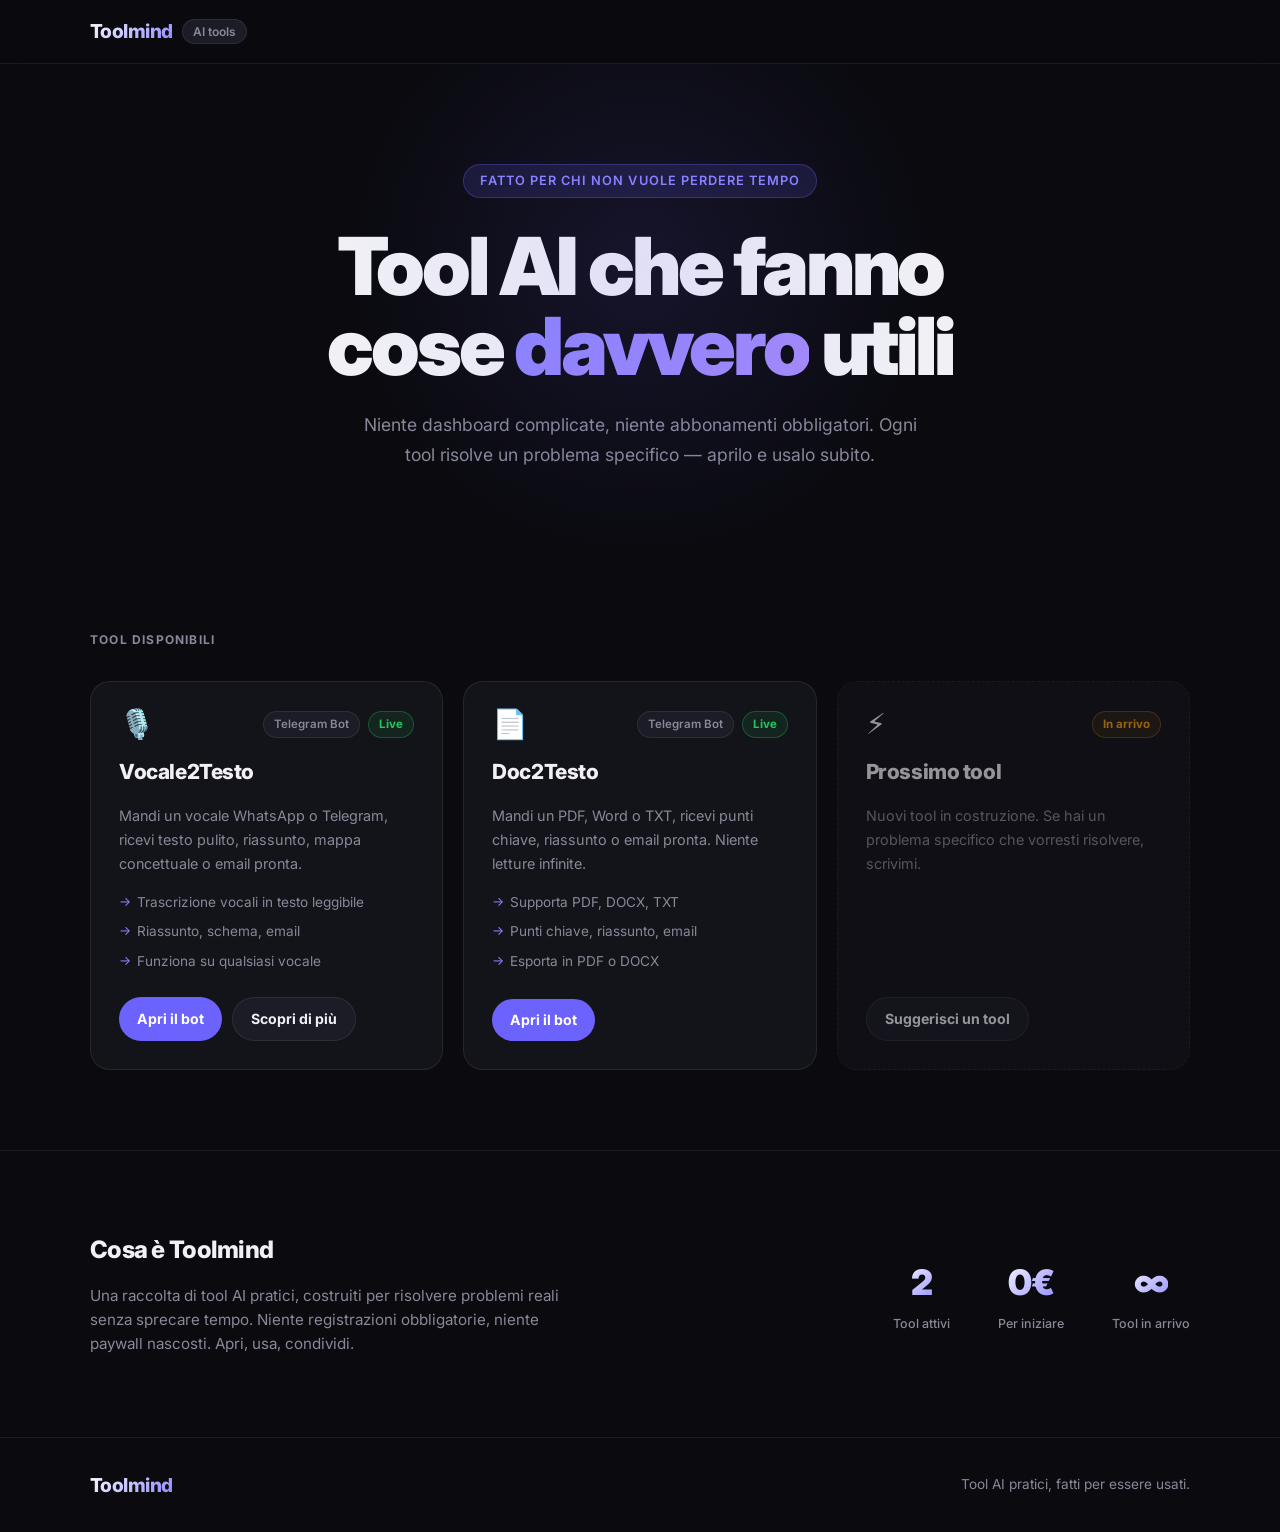
==== index.html @ 302a1972 "Initial commit: Toolmind hub landing page Co-Authored-By: Claude Sonnet 4.6 <noreply@anthropic.com>" ====
<!DOCTYPE html>
<html lang="it">
<head>
  <meta charset="UTF-8">
  <meta name="viewport" content="width=device-width, initial-scale=1.0">
  <title>Toolmind — AI tools che fanno cose utili</title>
  <meta name="description" content="Toolmind raccoglie tool AI pratici per trascrivere vocali, analizzare documenti e molto altro. Gratuiti, semplici, pronti da usare.">
  <link rel="preconnect" href="https://fonts.googleapis.com">
  <link rel="preconnect" href="https://fonts.gstatic.com" crossorigin>
  <link href="https://fonts.googleapis.com/css2?family=Inter:wght@400;500;600;700;800;900&display=swap" rel="stylesheet">
  <link rel="stylesheet" href="style.css">
</head>
<body>

  <header class="header">
    <div class="container header-inner">
      <span class="logo">Toolmind</span>
      <span class="logo-tag">AI tools</span>
    </div>
  </header>

  <section class="hero">
    <div class="container">
      <div class="hero-label">Fatto per chi non vuole perdere tempo</div>
      <h1>Tool AI che fanno<br>cose <em>davvero</em> utili</h1>
      <p class="hero-sub">Niente dashboard complicate, niente abbonamenti obbligatori. Ogni tool risolve un problema specifico — aprilo e usalo subito.</p>
    </div>
  </section>

  <section class="tools">
    <div class="container">
      <h2 class="section-title">Tool disponibili</h2>
      <div class="tools-grid">

        <article class="tool-card">
          <div class="tool-header">
            <div class="tool-icon">🎙️</div>
            <div class="tool-meta">
              <span class="tool-badge">Telegram Bot</span>
              <span class="tool-status live">Live</span>
            </div>
          </div>
          <h3>Vocale2Testo</h3>
          <p>Mandi un vocale WhatsApp o Telegram, ricevi testo pulito, riassunto, mappa concettuale o email pronta.</p>
          <ul class="tool-features">
            <li>Trascrizione vocali in testo leggibile</li>
            <li>Riassunto, schema, email</li>
            <li>Funziona su qualsiasi vocale</li>
          </ul>
          <div class="tool-actions">
            <a class="btn primary" href="https://t.me/davocaleatesto_bot" target="_blank">Apri il bot</a>
            <a class="btn ghost" href="https://vocale2testo.it" target="_blank">Scopri di più</a>
          </div>
        </article>

        <article class="tool-card">
          <div class="tool-header">
            <div class="tool-icon">📄</div>
            <div class="tool-meta">
              <span class="tool-badge">Telegram Bot</span>
              <span class="tool-status live">Live</span>
            </div>
          </div>
          <h3>Doc2Testo</h3>
          <p>Mandi un PDF, Word o TXT, ricevi punti chiave, riassunto o email pronta. Niente letture infinite.</p>
          <ul class="tool-features">
            <li>Supporta PDF, DOCX, TXT</li>
            <li>Punti chiave, riassunto, email</li>
            <li>Esporta in PDF o DOCX</li>
          </ul>
          <div class="tool-actions">
            <a class="btn primary" href="https://t.me/doc2testo_bot" target="_blank">Apri il bot</a>
          </div>
        </article>

        <article class="tool-card coming-soon">
          <div class="tool-header">
            <div class="tool-icon">⚡</div>
            <div class="tool-meta">
              <span class="tool-status soon">In arrivo</span>
            </div>
          </div>
          <h3>Prossimo tool</h3>
          <p>Nuovi tool in costruzione. Se hai un problema specifico che vorresti risolvere, scrivimi.</p>
          <div class="tool-actions">
            <a class="btn ghost" href="mailto:paolo.sem2000@gmail.com">Suggerisci un tool</a>
          </div>
        </article>

      </div>
    </div>
  </section>

  <section class="about">
    <div class="container about-inner">
      <div>
        <h2>Cosa è Toolmind</h2>
        <p>Una raccolta di tool AI pratici, costruiti per risolvere problemi reali senza sprecare tempo. Niente registrazioni obbligatorie, niente paywall nascosti. Apri, usa, condividi.</p>
      </div>
      <div class="about-stats">
        <div class="stat">
          <span class="stat-number">2</span>
          <span class="stat-label">Tool attivi</span>
        </div>
        <div class="stat">
          <span class="stat-number">0€</span>
          <span class="stat-label">Per iniziare</span>
        </div>
        <div class="stat">
          <span class="stat-number">∞</span>
          <span class="stat-label">Tool in arrivo</span>
        </div>
      </div>
    </div>
  </section>

  <footer class="footer">
    <div class="container footer-inner">
      <span class="logo">Toolmind</span>
      <span class="footer-copy">Tool AI pratici, fatti per essere usati.</span>
    </div>
  </footer>

</body>
</html>
---- style.css ----
:root {
  --bg: #0a0a0f;
  --surface: #13131a;
  --surface-2: #1c1c26;
  --border: rgba(255,255,255,0.08);
  --text: #f0f0f5;
  --muted: #888899;
  --accent: #6c63ff;
  --accent-light: #8b83ff;
  --accent-glow: rgba(108, 99, 255, 0.15);
  --live: #22c55e;
  --soon: #f59e0b;
}

* { box-sizing: border-box; margin: 0; padding: 0; }

body {
  font-family: Inter, system-ui, sans-serif;
  background: var(--bg);
  color: var(--text);
  line-height: 1.6;
}

.container {
  width: min(1100px, calc(100% - 40px));
  margin: 0 auto;
}

/* HEADER */
.header {
  position: sticky;
  top: 0;
  z-index: 10;
  background: rgba(10,10,15,0.85);
  backdrop-filter: blur(12px);
  border-bottom: 1px solid var(--border);
  padding: 16px 0;
}

.header-inner {
  display: flex;
  align-items: center;
  gap: 10px;
}

.logo {
  font-size: 1.2rem;
  font-weight: 800;
  letter-spacing: -0.03em;
  background: linear-gradient(135deg, #fff 0%, var(--accent-light) 100%);
  -webkit-background-clip: text;
  -webkit-text-fill-color: transparent;
  background-clip: text;
}

.logo-tag {
  font-size: 0.75rem;
  font-weight: 600;
  color: var(--muted);
  background: var(--surface-2);
  border: 1px solid var(--border);
  border-radius: 999px;
  padding: 2px 10px;
}

/* HERO */
.hero {
  padding: 100px 0 80px;
  text-align: center;
  position: relative;
  overflow: hidden;
}

.hero::before {
  content: '';
  position: absolute;
  top: -100px;
  left: 50%;
  transform: translateX(-50%);
  width: 600px;
  height: 600px;
  background: radial-gradient(circle, rgba(108,99,255,0.12) 0%, transparent 70%);
  pointer-events: none;
}

.hero-label {
  display: inline-block;
  font-size: 0.8rem;
  font-weight: 600;
  letter-spacing: 0.08em;
  text-transform: uppercase;
  color: var(--accent-light);
  background: var(--accent-glow);
  border: 1px solid rgba(108,99,255,0.3);
  border-radius: 999px;
  padding: 6px 16px;
  margin-bottom: 28px;
}

.hero h1 {
  font-size: clamp(2.8rem, 7vw, 5rem);
  font-weight: 900;
  letter-spacing: -0.04em;
  line-height: 1.0;
  margin-bottom: 24px;
}

.hero h1 em {
  font-style: normal;
  background: linear-gradient(135deg, var(--accent-light), #a78bfa);
  -webkit-background-clip: text;
  -webkit-text-fill-color: transparent;
  background-clip: text;
}

.hero-sub {
  font-size: 1.1rem;
  color: var(--muted);
  max-width: 560px;
  margin: 0 auto;
  line-height: 1.7;
}

/* TOOLS */
.tools {
  padding: 80px 0;
}

.section-title {
  font-size: 0.75rem;
  font-weight: 700;
  letter-spacing: 0.1em;
  text-transform: uppercase;
  color: var(--muted);
  margin-bottom: 32px;
}

.tools-grid {
  display: grid;
  grid-template-columns: repeat(3, 1fr);
  gap: 20px;
}

.tool-card {
  background: var(--surface);
  border: 1px solid var(--border);
  border-radius: 20px;
  padding: 28px;
  display: flex;
  flex-direction: column;
  gap: 16px;
  transition: border-color 0.2s, transform 0.2s;
}

.tool-card:hover {
  border-color: rgba(108,99,255,0.4);
  transform: translateY(-2px);
}

.tool-card.coming-soon {
  opacity: 0.6;
  border-style: dashed;
}

.tool-card.coming-soon:hover {
  transform: none;
  border-color: rgba(255,255,255,0.15);
}

.tool-header {
  display: flex;
  align-items: center;
  justify-content: space-between;
}

.tool-icon {
  font-size: 1.8rem;
  line-height: 1;
}

.tool-meta {
  display: flex;
  align-items: center;
  gap: 8px;
}

.tool-badge {
  font-size: 0.72rem;
  font-weight: 600;
  color: var(--muted);
  background: var(--surface-2);
  border: 1px solid var(--border);
  border-radius: 999px;
  padding: 3px 10px;
}

.tool-status {
  font-size: 0.72rem;
  font-weight: 700;
  border-radius: 999px;
  padding: 3px 10px;
}

.tool-status.live {
  color: var(--live);
  background: rgba(34,197,94,0.1);
  border: 1px solid rgba(34,197,94,0.3);
}

.tool-status.soon {
  color: var(--soon);
  background: rgba(245,158,11,0.1);
  border: 1px solid rgba(245,158,11,0.3);
}

.tool-card h3 {
  font-size: 1.3rem;
  font-weight: 800;
  letter-spacing: -0.02em;
}

.tool-card p {
  font-size: 0.9rem;
  color: var(--muted);
  line-height: 1.65;
}

.tool-features {
  list-style: none;
  display: flex;
  flex-direction: column;
  gap: 8px;
  flex: 1;
}

.tool-features li {
  font-size: 0.85rem;
  color: var(--muted);
  padding-left: 18px;
  position: relative;
}

.tool-features li::before {
  content: '→';
  position: absolute;
  left: 0;
  color: var(--accent-light);
  font-size: 0.8rem;
}

.tool-actions {
  display: flex;
  gap: 10px;
  flex-wrap: wrap;
  margin-top: auto;
  padding-top: 8px;
}

/* BUTTONS */
.btn {
  display: inline-flex;
  align-items: center;
  justify-content: center;
  padding: 10px 18px;
  border-radius: 999px;
  text-decoration: none;
  font-weight: 700;
  font-size: 0.88rem;
  transition: opacity 0.15s, transform 0.15s;
}

.btn:hover {
  opacity: 0.85;
  transform: translateY(-1px);
}

.btn.primary {
  background: var(--accent);
  color: #fff;
}

.btn.ghost {
  background: var(--surface-2);
  color: var(--text);
  border: 1px solid var(--border);
}

/* ABOUT */
.about {
  padding: 80px 0;
  border-top: 1px solid var(--border);
}

.about-inner {
  display: grid;
  grid-template-columns: 1fr auto;
  align-items: center;
  gap: 60px;
}

.about h2 {
  font-size: 1.5rem;
  font-weight: 800;
  letter-spacing: -0.03em;
  margin-bottom: 14px;
}

.about p {
  color: var(--muted);
  max-width: 480px;
  font-size: 0.95rem;
}

.about-stats {
  display: flex;
  gap: 48px;
}

.stat {
  display: flex;
  flex-direction: column;
  align-items: center;
  gap: 4px;
}

.stat-number {
  font-size: 2.2rem;
  font-weight: 900;
  letter-spacing: -0.04em;
  background: linear-gradient(135deg, #fff, var(--accent-light));
  -webkit-background-clip: text;
  -webkit-text-fill-color: transparent;
  background-clip: text;
}

.stat-label {
  font-size: 0.78rem;
  color: var(--muted);
  font-weight: 500;
  white-space: nowrap;
}

/* FOOTER */
.footer {
  padding: 32px 0;
  border-top: 1px solid var(--border);
}

.footer-inner {
  display: flex;
  align-items: center;
  justify-content: space-between;
}

.footer-copy {
  font-size: 0.85rem;
  color: var(--muted);
}

/* RESPONSIVE */
@media (max-width: 900px) {
  .tools-grid {
    grid-template-columns: 1fr;
  }

  .about-inner {
    grid-template-columns: 1fr;
    gap: 40px;
  }

  .about-stats {
    gap: 32px;
  }
}

@media (max-width: 600px) {
  .hero {
    padding: 70px 0 60px;
  }

  .footer-inner {
    flex-direction: column;
    gap: 8px;
    text-align: center;
  }
}
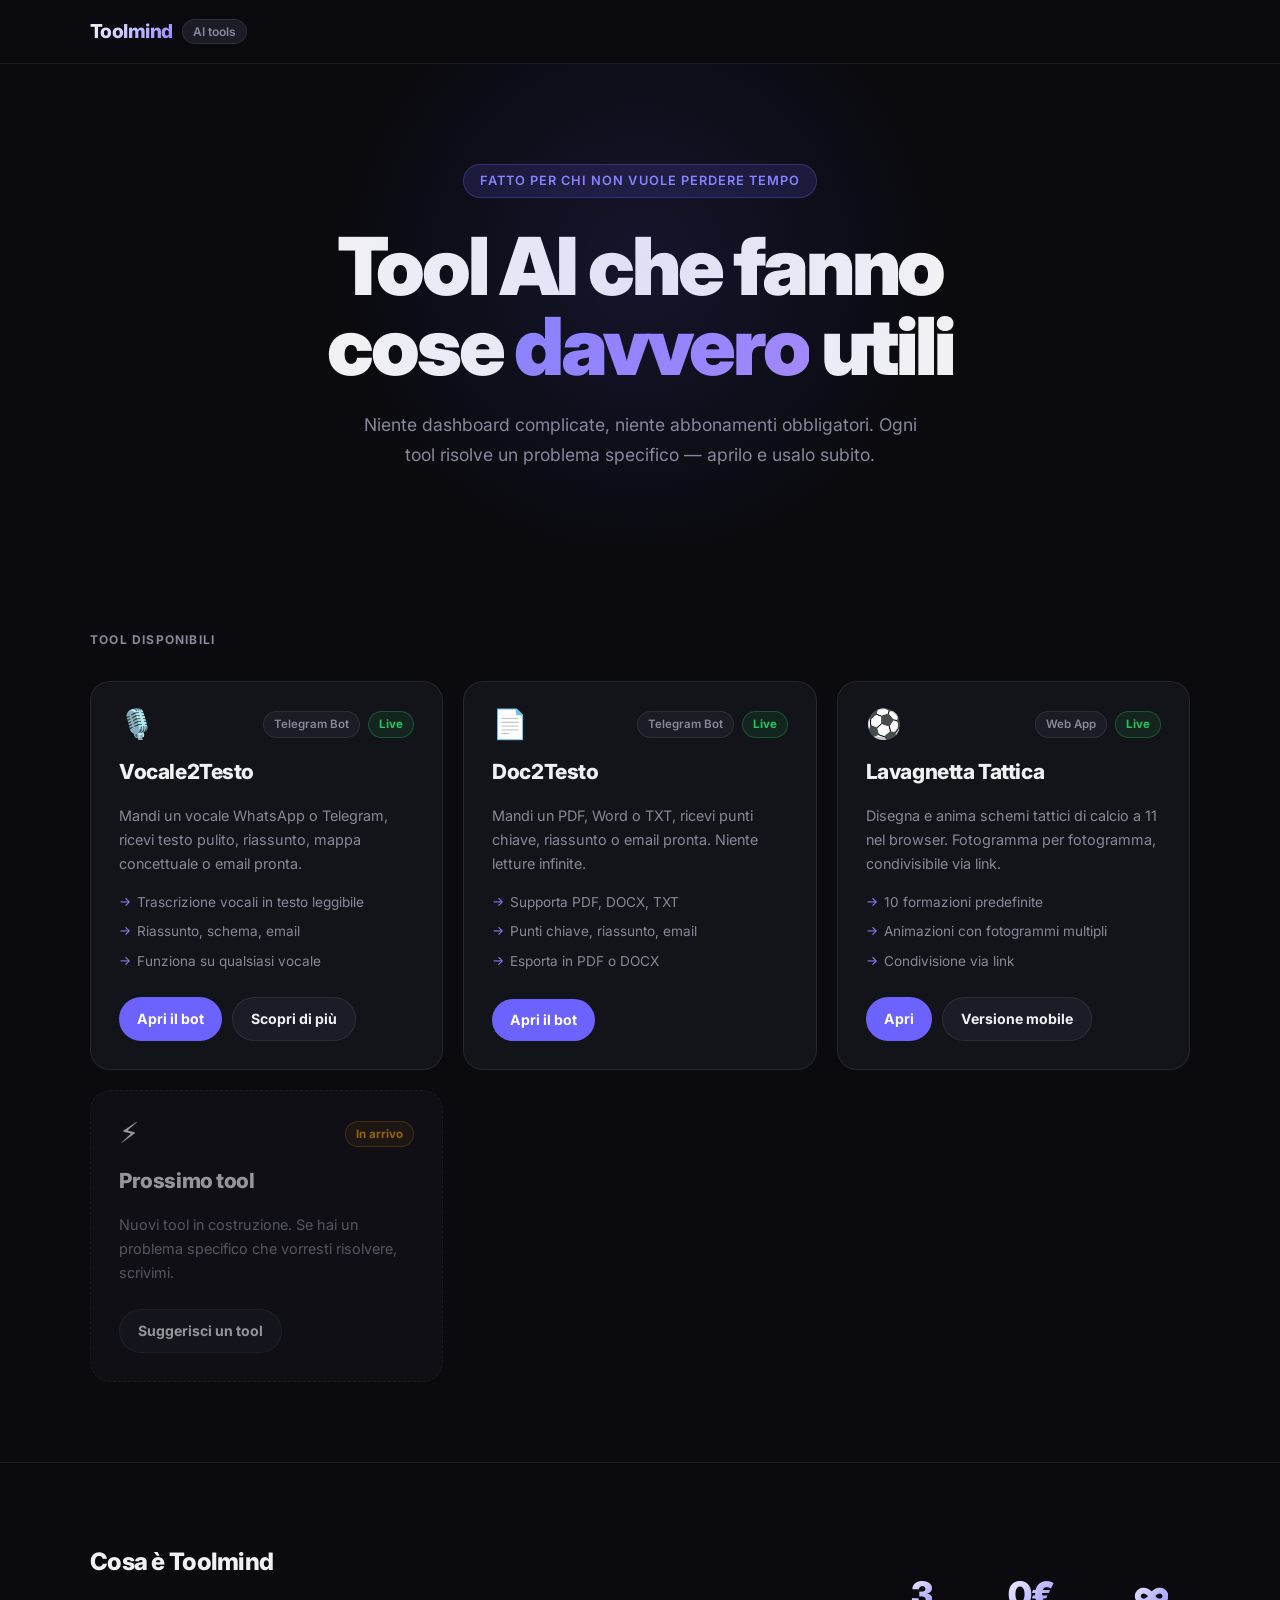
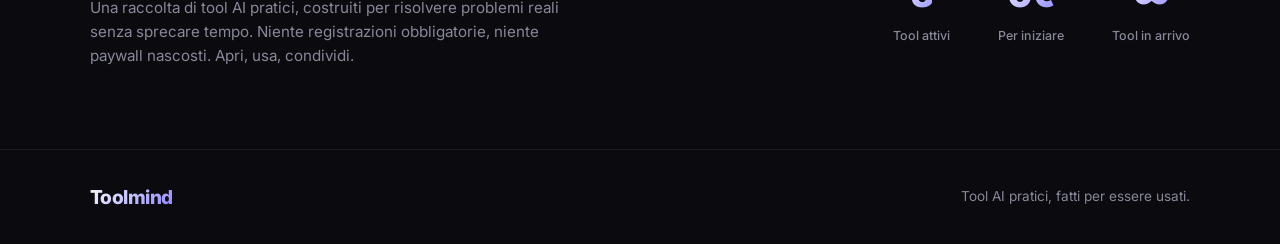
==== commit 202284d7: "Add Lavagnetta Tattica — web app per schemi tattici calcio a 11 - Aggiunta card nella griglia tool c" ====
--- a/index.html
+++ b/index.html
@@ -8,6 +8,7 @@
   <link rel="preconnect" href="https://fonts.googleapis.com">
   <link rel="preconnect" href="https://fonts.gstatic.com" crossorigin>
   <link href="https://fonts.googleapis.com/css2?family=Inter:wght@400;500;600;700;800;900&display=swap" rel="stylesheet">
+  <link rel="icon" href="data:image/svg+xml,<svg xmlns='http://www.w3.org/2000/svg' viewBox='0 0 100 100'><text y='.9em' font-size='90'>🛠️</text></svg>">
   <link rel="stylesheet" href="style.css">
 </head>
 <body>
@@ -73,6 +74,27 @@
           </div>
         </article>
 
+        <article class="tool-card">
+          <div class="tool-header">
+            <div class="tool-icon">⚽</div>
+            <div class="tool-meta">
+              <span class="tool-badge">Web App</span>
+              <span class="tool-status live">Live</span>
+            </div>
+          </div>
+          <h3>Lavagnetta Tattica</h3>
+          <p>Disegna e anima schemi tattici di calcio a 11 nel browser. Fotogramma per fotogramma, condivisibile via link.</p>
+          <ul class="tool-features">
+            <li>10 formazioni predefinite</li>
+            <li>Animazioni con fotogrammi multipli</li>
+            <li>Condivisione via link</li>
+          </ul>
+          <div class="tool-actions">
+            <a class="btn primary" href="./tattica/">Apri</a>
+            <a class="btn ghost" href="./tattica/mobile.html">Versione mobile</a>
+          </div>
+        </article>
+
         <article class="tool-card coming-soon">
           <div class="tool-header">
             <div class="tool-icon">⚡</div>
@@ -83,7 +105,7 @@
           <h3>Prossimo tool</h3>
           <p>Nuovi tool in costruzione. Se hai un problema specifico che vorresti risolvere, scrivimi.</p>
           <div class="tool-actions">
-            <a class="btn ghost" href="mailto:paolo.sem2000@gmail.com">Suggerisci un tool</a>
+            <a class="btn ghost" href="https://t.me/Paolo_Sem" target="_blank">Suggerisci un tool</a>
           </div>
         </article>
 
@@ -99,7 +121,7 @@
       </div>
       <div class="about-stats">
         <div class="stat">
-          <span class="stat-number">2</span>
+          <span class="stat-number">3</span>
           <span class="stat-label">Tool attivi</span>
         </div>
         <div class="stat">
